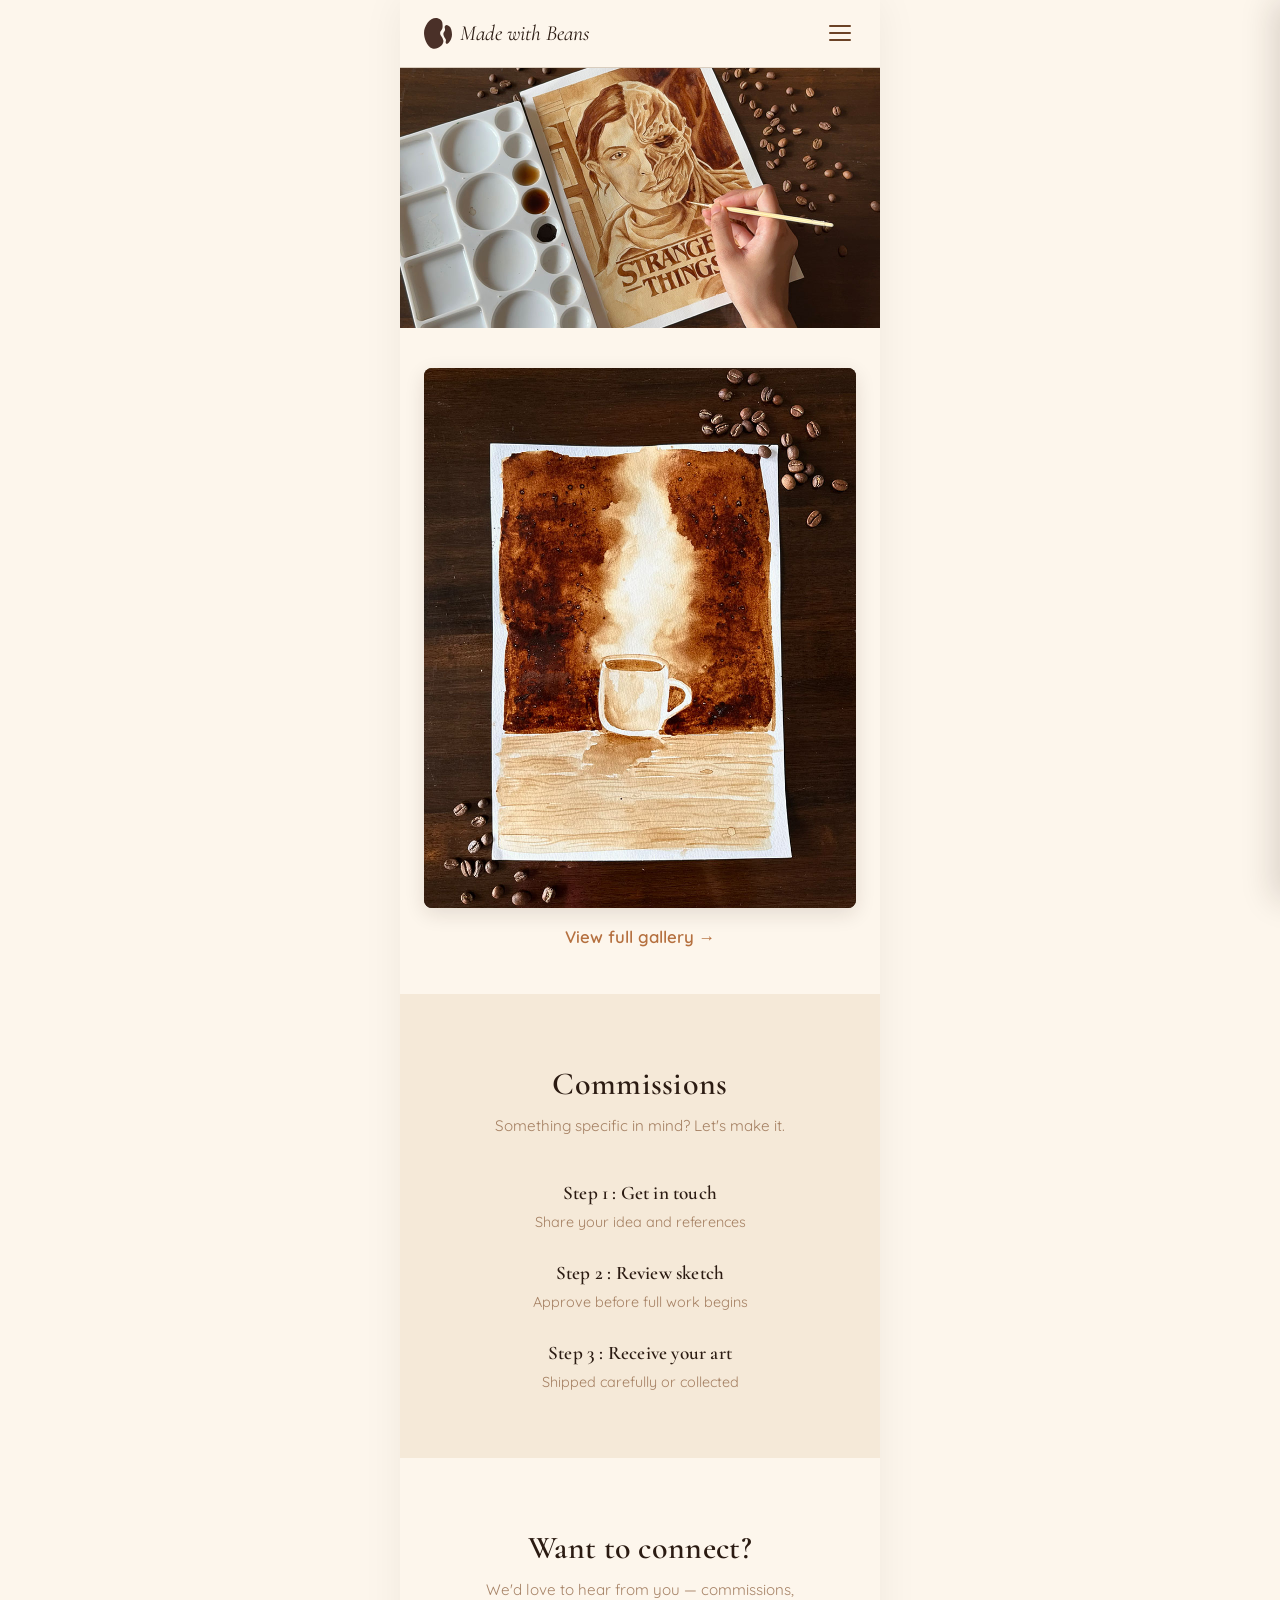
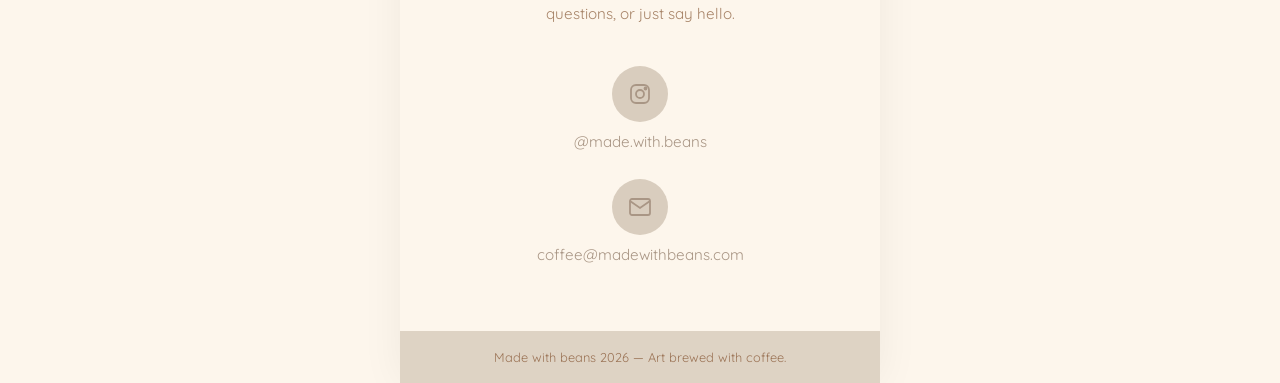
==== index.html @ 7840ceba "Initial website" ====
<!DOCTYPE html>
<html lang="en">
<head>
  <meta charset="UTF-8">
  <meta name="viewport" content="width=device-width, initial-scale=1.0">
  <title>Made with Beans — Coffee Art</title>
  <meta name="description" content="Original art made with coffee on watercolor paper. Browse the gallery or commission a custom piece.">
  <link rel="preconnect" href="https://fonts.googleapis.com">
  <link rel="preconnect" href="https://fonts.gstatic.com" crossorigin>
  <link href="https://fonts.googleapis.com/css2?family=Cormorant+Garamond:ital,wght@0,500;0,600;1,500&family=Quicksand:wght@400;500;600;700&display=swap" rel="stylesheet">
  <link rel="stylesheet" href="css/style.css">
</head>
<body>

  <div class="site-wrapper">

    <!-- ===== HEADER ===== -->
    <header class="site-header">
      <a href="index.html" class="logo-link">
        <span class="logo-mark">
          <img src="images/beansVector.svg" alt="Made with Beans Logo">
        </span>
        <span class="logo-text">Made with Beans</span>
      </a>
      <button class="burger-btn" aria-label="Open menu" aria-expanded="false">
        <span></span><span></span><span></span>
      </button>
    </header>

    <!-- ===== BURGER MENU ===== -->
    <div class="menu-overlay"></div>
    <nav class="menu-panel" aria-label="Site navigation">
      <div class="menu-panel-header">
        <span class="menu-title">Menu</span>
        <button class="menu-close" aria-label="Close menu">✕</button>
      </div>
      <ul class="menu-list">
        <li><a href="index.html">Home</a></li>
        <li><a href="gallery.html">Gallery</a></li>
        <li><a href="commissions.html">Commissions</a></li>
        <li><a href="about.html">About</a></li>
      </ul>
    </nav>

    <!-- ===== HERO ===== -->
    <section class="hero">
      <img src="images/hero-coffee-table.jpg" alt="Coffee cup and a coffee painting laid on a wooden table, surrounded by coffee beans">
    </section>

    <!-- ===== FEATURED PIECE ===== -->
      <section class="featured reveal">
        <div class="featured-frame">
          <img
            id="featuredImage"
            src="images/art-bunny.jpg"
            alt="Coffee painting of a rabbit sitting in grass, titled Bunny">
        </div>
       <a href="gallery.html" class="link-cta">View full gallery →</a>
      </section>

    <!-- ===== COMMISSIONS TEASER ===== -->
    <section class="commissions-section reveal">
      <h2>Commissions</h2>
      <p class="tagline">Something specific in mind? Let's make it.</p>
      <div class="steps">
        <div class="step">
          <h3>Step 1 : Get in touch</h3>
          <p>Share your idea and references</p>
        </div>
        <div class="step">
          <h3>Step 2 : Review sketch</h3>
          <p>Approve before full work begins</p>
        </div>
        <div class="step">
          <h3>Step 3 : Receive your art</h3>
          <p>Shipped carefully or collected</p>
        </div>
      </div>
    </section>

    <!-- ===== FIND US ===== -->
    <section class="contact-section reveal">
      <h2>Want to connect?</h2>
      <p class="tagline">We'd love to hear from you — commissions, questions, or just say hello.</p>
      <div class="contact-links">
        <a href="https://instagram.com/made.with.beans" class="contact-icon-link" target="_blank" rel="noopener">
          <span class="icon-circle" aria-hidden="true">
            <svg viewBox="0 0 24 24" fill="none" stroke="currentColor" stroke-width="1.8"><rect x="3" y="3" width="18" height="18" rx="5"/><circle cx="12" cy="12" r="4"/><circle cx="17.5" cy="6.5" r="1"/></svg>
          </span>
          <span>@made.with.beans</span>
        </a>
        <a href="mailto:coffee@madewithbeans.com" class="contact-icon-link">
          <span class="icon-circle" aria-hidden="true">
            <svg viewBox="0 0 24 24" fill="none" stroke="currentColor" stroke-width="1.8"><rect x="2" y="4" width="20" height="16" rx="2"/><path d="m2 6 10 7 10-7"/></svg>
          </span>
          <span>coffee@madewithbeans.com</span>
        </a>
      </div>
    </section>

    <!-- ===== FOOTER ===== -->
    <footer class="site-footer">
      Made with beans 2026 — Art brewed with coffee.
    </footer>

  </div>

  <script src="js/artworks-data.js"></script>
  <script src="js/main.js"></script>
</body>
</html>
---- css/style.css ----
/* ============================================
   MADE WITH BEANS — Design Tokens
   Coffee-painting art portfolio
   ============================================ */

:root {
  /* Colors — drawn from the Figma design */
  --cream: #FDF6EC;        /* main background */
  --cream-deep: #F5E9D8;   /* section background (commissions block) */
  --coffee-dark: #2B1B12;  /* darkest brown — hero overlay, text on light */
  --coffee: #6B4226;       /* primary brown — headings, nav text */
  --coffee-mid: #8B5E3C;   /* mid brown — body text */
  --terracotta: #B5703F;   /* accent — buttons, links, "Get" pills */
  --terracotta-soft: #C98B5E;
  --taupe: #A99685;        /* muted captions, footer text */
  --taupe-light: #D9CDBE;  /* dividers, icon circles */
  --white: #FFFFFF;

  /* Type */
  --font-display: 'Cormorant Garamond', 'Playfair Display', Georgia, serif;
  --font-body: 'Quicksand', 'Nunito Sans', sans-serif;

  /* Spacing scale */
  --space-xs: 0.5rem;
  --space-sm: 1rem;
  --space-md: 1.5rem;
  --space-lg: 2.5rem;
  --space-xl: 4rem;

  /* Radii */
  --radius-sm: 8px;
  --radius-md: 16px;
  --radius-pill: 999px;

  /* Shadow */
  --shadow-soft: 0 4px 16px rgba(43, 27, 18, 0.08);
  --shadow-card: 0 6px 20px rgba(43, 27, 18, 0.12);
}

* {
  margin: 0;
  padding: 0;
  box-sizing: border-box;
}

html {
  scroll-behavior: smooth;
}

@media (prefers-reduced-motion: reduce) {
  html {
    scroll-behavior: auto;
  }
  *, *::before, *::after {
    animation-duration: 0.01ms !important;
    animation-iteration-count: 1 !important;
    transition-duration: 0.01ms !important;
  }
}

body {
  font-family: var(--font-body);
  background: var(--cream);
  color: var(--coffee);
  line-height: 1.6;
  -webkit-font-smoothing: antialiased;
  overflow-x: hidden;
}

img {
  max-width: 100%;
  display: block;
}

a {
  text-decoration: none;
  color: inherit;
}

button {
  font-family: inherit;
  cursor: pointer;
  border: none;
  background: none;
}

ul {
  list-style: none;
}

h1, h2, h3, h4 {
  font-family: var(--font-display);
  font-weight: 600;
  color: var(--coffee-dark);
  letter-spacing: 0.01em;
}

.site-wrapper {
  max-width: 480px;
  margin: 0 auto;
  background: var(--cream);
  min-height: 100vh;
  position: relative;
  box-shadow: 0 0 40px rgba(0,0,0,0.06);
}

/* ============================================
   HEADER / NAVBAR
   ============================================ */

.site-header {
  display: flex;
  align-items: center;
  justify-content: space-between;
  padding: var(--space-sm) var(--space-md);
  background: var(--cream);
  position: sticky;
  top: 0;
  z-index: 50;
  border-bottom: 1px solid var(--taupe-light);
}

.header-left {
  display: flex;
  align-items: center;
  gap: var(--space-sm);
}

.back-btn {
  font-size: 1.3rem;
  color: var(--coffee);
  display: flex;
  align-items: center;
  justify-content: center;
  width: 32px;
  height: 32px;
  flex-shrink: 0;
}

.logo-link {
  display: flex;
  align-items: center;
  gap: 0.5rem;
}

.logo-mark {
    width: 28px;      /* Change to your preferred size */
    height: 28px;
    display: flex;
    align-items: center;
    justify-content: center;
}

.logo-mark svg {
  width: 18px;
  height: 18px;
}

.logo-text {
  font-family: var(--font-display);
  font-size: 1.35rem;
  font-style: italic;
  color: var(--coffee-dark);
  white-space: nowrap;
}

.burger-btn {
  display: flex;
  flex-direction: column;
  gap: 5px;
  width: 32px;
  height: 32px;
  align-items: center;
  justify-content: center;
  flex-shrink: 0;
}

.burger-btn span {
  display: block;
  width: 22px;
  height: 2px;
  background: var(--coffee);
  border-radius: 2px;
  transition: transform 0.3s ease, opacity 0.3s ease;
}

.burger-btn[aria-expanded="true"] span:nth-child(1) {
  transform: translateY(7px) rotate(45deg);
}
.burger-btn[aria-expanded="true"] span:nth-child(2) {
  opacity: 0;
}
.burger-btn[aria-expanded="true"] span:nth-child(3) {
  transform: translateY(-7px) rotate(-45deg);
}

/* ============================================
   BURGER MENU OVERLAY
   ============================================ */

.menu-overlay {
  position: fixed;
  inset: 0;
  background: rgba(43, 27, 18, 0.45);
  opacity: 0;
  pointer-events: none;
  transition: opacity 0.3s ease;
  z-index: 90;
}

.menu-overlay.is-open {
  opacity: 1;
  pointer-events: auto;
}

.menu-panel {
  position: fixed;
  top: 0;
  right: 0;
  height: 100%;
  width: 78%;
  max-width: 340px;
  background: var(--cream);
  z-index: 100;
  transform: translateX(100%);
  transition: transform 0.35s cubic-bezier(0.25, 0.8, 0.25, 1);
  box-shadow: -8px 0 30px rgba(43, 27, 18, 0.15);
  display: flex;
  flex-direction: column;
  padding: var(--space-md);
}

.menu-panel.is-open {
  transform: translateX(0);
}

.menu-panel-header {
  display: flex;
  justify-content: space-between;
  align-items: center;
  margin-bottom: var(--space-lg);
}

.menu-title {
  font-family: var(--font-display);
  font-size: 1.4rem;
  color: var(--coffee-dark);
}

.menu-close {
  font-size: 1.5rem;
  color: var(--coffee);
  width: 32px;
  height: 32px;
  display: flex;
  align-items: center;
  justify-content: center;
}

.menu-list {
  display: flex;
  flex-direction: column;
  gap: var(--space-md);
}

.menu-list a {
  font-family: var(--font-display);
  font-size: 1.5rem;
  color: var(--coffee);
  padding: var(--space-xs) 0;
  border-bottom: 1px solid var(--taupe-light);
  transition: color 0.2s ease, padding-left 0.2s ease;
}

.menu-list a:hover,
.menu-list a:focus-visible {
  color: var(--terracotta);
  padding-left: 6px;
}

.menu-list a.is-active {
  color: var(--terracotta);
}

/* ============================================
   HERO (Home page)
   ============================================ */

.hero {
  position: relative;
  width: 100%;
  height: 260px;
  background: linear-gradient(180deg, rgba(43,27,18,0.15), rgba(43,27,18,0.35)), var(--coffee-dark);
  overflow: hidden;
}

.hero img {
  width: 100%;
  height: 100%;
  object-fit: cover;
}

/* ============================================
   FEATURED PIECE (Home page)
   ============================================ */

.featured {
  padding: var(--space-lg) var(--space-md);
  text-align: center;
}

.featured-frame {
  position: relative;
  border-radius: var(--radius-sm);
  overflow: hidden;
  box-shadow: var(--shadow-card);
  background: var(--coffee-dark);
}

.featured-frame img {
  width: 100%;
  aspect-ratio: 4/5;
  object-fit: cover;

  /* Fade animation */
  opacity: 1;
  transition: opacity 0.6s ease-in-out;
}

.featured h2 {
  font-size: 1.8rem;
  margin-top: var(--space-md);
}

.featured .medium {
  color: var(--taupe);
  font-size: 0.95rem;
  margin-top: 0.25rem;
}

.featured .dims {
  color: var(--taupe);
  font-size: 0.95rem;
  margin-bottom: var(--space-md);
}

.link-cta {
  display: inline-block;
  margin-top: var(--space-sm);
  color: var(--terracotta);
  font-weight: 600;
  font-size: 1.05rem;
  position: relative;
  padding-bottom: 4px;
}

.link-cta::after {
  content: '';
  position: absolute;
  left: 0;
  bottom: 0;
  height: 1px;
  width: 100%;
  background: var(--terracotta);
  transform: scaleX(0);
  transform-origin: left;
  transition: transform 0.25s ease;
}

.link-cta:hover::after,
.link-cta:focus-visible::after {
  transform: scaleX(1);
}

/* ============================================
   COMMISSIONS SECTION (shared across pages)
   ============================================ */

.commissions-section {
  background: var(--cream-deep);
  padding: var(--space-xl) var(--space-md);
  text-align: center;
}

.commissions-section h2 {
  font-size: 2rem;
}

.commissions-section .tagline {
  color: var(--coffee-mid);
  opacity: 0.75;
  margin-top: 0.25rem;
  margin-bottom: var(--space-lg);
  font-size: 0.95rem;
}

.steps {
  display: flex;
  flex-direction: column;
  gap: var(--space-md);
}

.step h3 {
  font-size: 1.2rem;
  font-weight: 600;
  color: var(--coffee-dark);
}

.step p {
  color: var(--coffee-mid);
  opacity: 0.75;
  font-size: 0.9rem;
  margin-top: 0.15rem;
}

/* ============================================
   FIND US / CONTACT SECTION (shared)
   ============================================ */

.contact-section {
  padding: var(--space-xl) var(--space-md);
  text-align: center;
}

.contact-section h2 {
  font-size: 2rem;
}

.contact-section .tagline {
  color: var(--coffee-mid);
  opacity: 0.75;
  margin-top: 0.25rem;
  margin-bottom: var(--space-lg);
  font-size: 0.95rem;
  max-width: 320px;
  margin-left: auto;
  margin-right: auto;
}

.contact-links {
  display: flex;
  flex-direction: column;
  align-items: center;
  gap: var(--space-md);
}

.contact-icon-link {
  display: flex;
  flex-direction: column;
  align-items: center;
  gap: var(--space-xs);
}

.icon-circle {
  width: 56px;
  height: 56px;
  border-radius: 50%;
  background: var(--taupe-light);
  display: flex;
  align-items: center;
  justify-content: center;
  color: var(--coffee);
  transition: background 0.2s ease, transform 0.2s ease;
}

.icon-circle svg {
  width: 24px;
  height: 24px;
}

.contact-icon-link:hover .icon-circle,
.contact-icon-link:focus-visible .icon-circle {
  background: var(--terracotta-soft);
  color: var(--white);
  transform: translateY(-2px);
}

.contact-icon-link span {
  color: var(--taupe);
  font-size: 0.95rem;
}

/* ============================================
   FOOTER
   ============================================ */

.site-footer {
  background: var(--taupe-light);
  color: var(--coffee-mid);
  text-align: center;
  font-size: 0.8rem;
  padding: var(--space-sm) var(--space-md);
  opacity: 0.85;
}

/* ============================================
   GALLERY PAGE
   ============================================ */

.page-title-bar {
  padding: var(--space-lg) var(--space-md) var(--space-sm);
}

.page-title-bar h1 {
  font-size: 2.1rem;
}

.gallery-grid {
  display: grid;
  grid-template-columns: 1fr 1fr;
  gap: var(--space-sm);
  padding: var(--space-sm) var(--space-md) var(--space-lg);
}

.gallery-card {
  display: flex;
  flex-direction: column;
}

.gallery-card .art-frame {
  position: relative;
  border-radius: var(--radius-sm);
  overflow: hidden;
  background: var(--coffee-dark);
  box-shadow: var(--shadow-soft);
  cursor: pointer;
}

.gallery-card .art-frame img {
  width: 100%;
  aspect-ratio: 3/4;
  object-fit: cover;
  transition: transform 0.3s ease;
}

.gallery-card .art-frame:hover img,
.gallery-card .art-frame:focus-visible img {
  transform: scale(1.04);
}

.sold-badge {
  position: absolute;
  top: 8px;
  left: 8px;
  background: var(--coffee-dark);
  color: var(--cream);
  font-size: 0.65rem;
  font-weight: 700;
  letter-spacing: 0.04em;
  text-transform: uppercase;
  padding: 4px 8px;
  border-radius: var(--radius-sm);
}

.gallery-card .card-info {
  margin-top: var(--space-xs);
  display: flex;
  align-items: flex-start;
  justify-content: space-between;
  gap: 0.5rem;
}

.gallery-card h3 {
  font-size: 1.05rem;
  font-weight: 600;
}

.gallery-card .medium,
.gallery-card .dims {
  font-size: 0.75rem;
  color: var(--taupe);
  line-height: 1.4;
}

.get-btn {
  background: var(--terracotta);
  color: var(--white);
  font-size: 0.8rem;
  font-weight: 700;
  padding: 6px 16px;
  border-radius: var(--radius-pill);
  white-space: nowrap;
  flex-shrink: 0;
  transition: background 0.2s ease, transform 0.15s ease;
}

.get-btn:hover,
.get-btn:focus-visible {
  background: var(--coffee);
  transform: translateY(-1px);
}

.get-btn:active {
  transform: translateY(0);
}

/* ============================================
   ART DETAIL MODAL (Gallery popup)
   ============================================ */

.modal-overlay {
  position: fixed;
  inset: 0;
  background: rgba(43, 27, 18, 0.55);
  display: flex;
  align-items: flex-end;
  justify-content: center;
  opacity: 0;
  pointer-events: none;
  transition: opacity 0.25s ease;
  z-index: 200;
}

.modal-overlay.is-open {
  opacity: 1;
  pointer-events: auto;
}

.art-modal {
  position: relative;   /* Add this */

  background: var(--cream);
  border-radius: 20px 20px 0 0;
  width: 100%;
  max-width: 480px;
  max-height: 88vh;
  overflow-y: auto;
  transform: translateY(100%);
  transition: transform 0.3s cubic-bezier(0.25, 0.8, 0.25, 1);
  padding-bottom: var(--space-lg);
}

.modal-overlay.is-open .art-modal {
  transform: translateY(0);
}

.modal-drag-handle {
  position: absolute;
  top: 12px;
  left: 50%;
  transform: translateX(-50%);

  width: 40px;
  height: 4px;
  background: var(--taupe-light);
  border-radius: 999px;

  z-index: 10;
}

.modal-close {
  position: absolute;
  top: 14px;
  right: 14px;
  width: 34px;
  height: 34px;
  border-radius: 50%;
  background: rgba(255,255,255,0.85);
  display: flex;
  align-items: center;
  justify-content: center;
  font-size: 1.1rem;
  color: var(--coffee);
  z-index: 5;
}

.modal-art-image {
  position: relative;
  width: 100%;
}

.modal-art-image img {
  width: 100%;
  aspect-ratio: 4/5;
  object-fit: cover;
}

.modal-body {
  padding: var(--space-md);
}

.modal-body h2 {
  font-size: 1.6rem;
}

.modal-body .medium {
  color: var(--taupe);
  font-size: 0.95rem;
  margin-top: 0.2rem;
}

.modal-body .dims {
  color: var(--taupe);
  font-size: 0.95rem;
  margin-bottom: var(--space-sm);
}

.availability-badge {
  display: inline-flex;
  align-items: center;
  gap: 6px;
  padding: 6px 14px;
  border-radius: var(--radius-pill);
  font-size: 0.85rem;
  font-weight: 700;
  margin: var(--space-sm) 0;
}

.availability-badge.available {
  background: #E4EEDC;
  color: #4C6B3A;
}

.availability-badge.prints-only {
  background: #F2E3CC;
  color: #8B5E20;
}

.availability-badge.sold {
  background: var(--taupe-light);
  color: var(--coffee-mid);
}

.modal-body .desc {
  color: var(--coffee-mid);
  font-size: 0.95rem;
  margin: var(--space-sm) 0 var(--space-md);
}

.modal-cta-row {
  display: flex;
  gap: var(--space-sm);
  margin-top: var(--space-md);
}

.btn-solid {
  flex: 1;
  background: var(--terracotta);
  color: var(--white);
  text-align: center;
  padding: 12px;
  border-radius: var(--radius-pill);
  font-weight: 700;
  font-size: 0.95rem;
  transition: background 0.2s ease;
}

.btn-solid:hover,
.btn-solid:focus-visible {
  background: var(--coffee);
}

.btn-outline {
  flex: 1;
  border: 1.5px solid var(--coffee);
  color: var(--coffee);
  text-align: center;
  padding: 12px;
  border-radius: var(--radius-pill);
  font-weight: 700;
  font-size: 0.95rem;
  transition: background 0.2s ease, color 0.2s ease;
}

.btn-outline:hover,
.btn-outline:focus-visible {
  background: var(--coffee);
  color: var(--white);
}

/* ============================================
   COMMISSIONS PAGE — hero image + form
   ============================================ */

.commission-hero {
  padding: var(--space-lg) var(--space-md) 0;
}

.commission-hero-frame {
  border-radius: var(--radius-md);
  overflow: hidden;
  box-shadow: var(--shadow-card);
  background: var(--coffee-dark);
}

.commission-hero-frame img {
  width: 100%;
  aspect-ratio: 5/7;
  object-fit: cover;
}

.commission-hero h1 {
  font-size: 1.9rem;
  margin-top: var(--space-md);
}

.commission-hero .medium,
.commission-hero .dims {
  color: var(--taupe);
  font-size: 0.9rem;
}

.commission-form-section {
  padding: var(--space-lg) var(--space-md);
}

.commission-form-section h2 {
  font-size: 1.8rem;
  text-align: center;
}

.commission-form-section > .tagline {
  text-align: center;
  color: var(--coffee-mid);
  opacity: 0.75;
  font-size: 0.95rem;
  margin-top: 0.25rem;
  margin-bottom: var(--space-lg);
}

.commission-form {
  display: flex;
  flex-direction: column;
  gap: var(--space-md);
}

.form-group {
  display: flex;
  flex-direction: column;
  gap: 6px;
}

.form-group label {
  font-size: 0.85rem;
  font-weight: 700;
  color: var(--coffee-dark);
}

.form-group .hint {
  font-size: 0.78rem;
  color: var(--taupe);
  font-weight: 400;
  margin-top: -2px;
}

.form-group input[type="text"],
.form-group input[type="email"],
.form-group select,
.form-group textarea {
  font-family: var(--font-body);
  font-size: 0.95rem;
  padding: 12px 14px;
  border: 1.5px solid var(--taupe-light);
  border-radius: var(--radius-sm);
  background: var(--white);
  color: var(--coffee-dark);
  transition: border-color 0.2s ease;
}

.form-group input:focus-visible,
.form-group select:focus-visible,
.form-group textarea:focus-visible {
  outline: none;
  border-color: var(--terracotta);
}

.form-group textarea {
  resize: vertical;
  min-height: 100px;
}

.file-drop {
  border: 1.5px dashed var(--taupe-light);
  border-radius: var(--radius-sm);
  padding: var(--space-md);
  text-align: center;
  color: var(--taupe);
  font-size: 0.85rem;
  background: var(--white);
  cursor: pointer;
  transition: border-color 0.2s ease, background 0.2s ease;
}

.file-drop:hover,
.file-drop.is-dragover {
  border-color: var(--terracotta);
  background: #FBF3E8;
}

.file-drop input[type="file"] {
  display: none;
}

.file-drop .file-name {
  display: block;
  margin-top: 6px;
  color: var(--coffee);
  font-weight: 600;
}

.submit-btn {
  background: var(--terracotta);
  color: var(--white);
  font-weight: 700;
  font-size: 1rem;
  padding: 14px;
  border-radius: var(--radius-pill);
  margin-top: var(--space-xs);
  transition: background 0.2s ease, transform 0.15s ease;
}

.submit-btn:hover,
.submit-btn:focus-visible {
  background: var(--coffee);
}

.submit-btn:disabled {
  opacity: 0.6;
  cursor: not-allowed;
}

.form-status {
  text-align: center;
  font-size: 0.9rem;
  margin-top: var(--space-xs);
  min-height: 1.2em;
}

.form-status.success {
  color: #4C6B3A;
}

.form-status.error {
  color: #A33B3B;
}

/* ============================================
   ABOUT PAGE
   ============================================ */

.about-photo {
  width: 100%;
  aspect-ratio: 5/7;
  overflow: hidden;
}

.about-photo img {
  width: 100%;
  height: 100%;
  object-fit: cover;
}

.about-block {
  background: var(--cream-deep);
  padding: var(--space-lg) var(--space-md);
  text-align: center;
}

.about-block p {
  font-size: 1.05rem;
  color: var(--coffee-dark);
  line-height: 1.7;
  max-width: 320px;
  margin: 0 auto;
}

.about-photo.secondary {
  aspect-ratio: 4/3;
}

/* ============================================
   UTILITY
   ============================================ */

.visually-hidden {
  position: absolute;
  width: 1px;
  height: 1px;
  overflow: hidden;
  clip: rect(0 0 0 0);
  white-space: nowrap;
}

:focus-visible {
  outline: 2px solid var(--terracotta);
  outline-offset: 2px;
}

.no-scroll {
  overflow: hidden;
  height: 100%;
}

/* Reveal-on-scroll (simple fade up) */
.reveal {
  opacity: 0;
  transform: translateY(16px);
  transition: opacity 0.6s ease, transform 0.6s ease;
}

.reveal.is-visible {
  opacity: 1;
  transform: translateY(0);
}
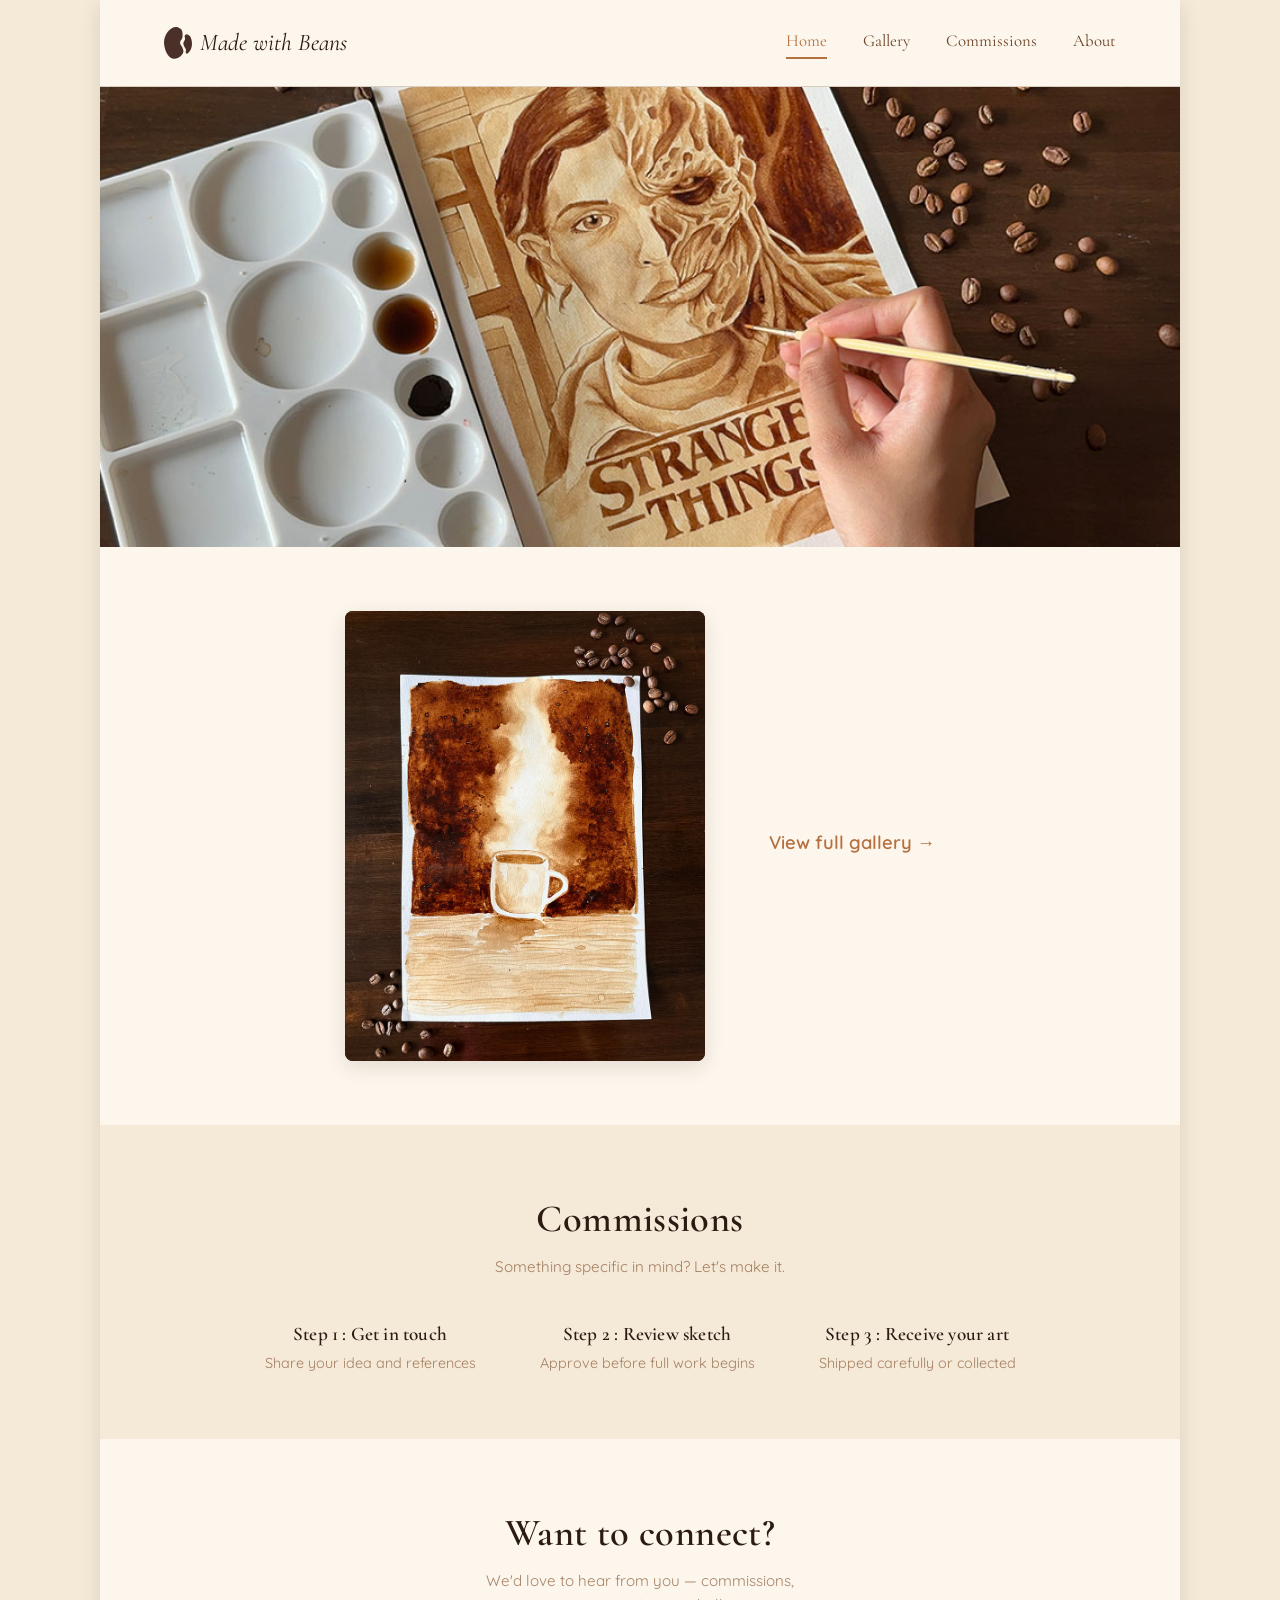
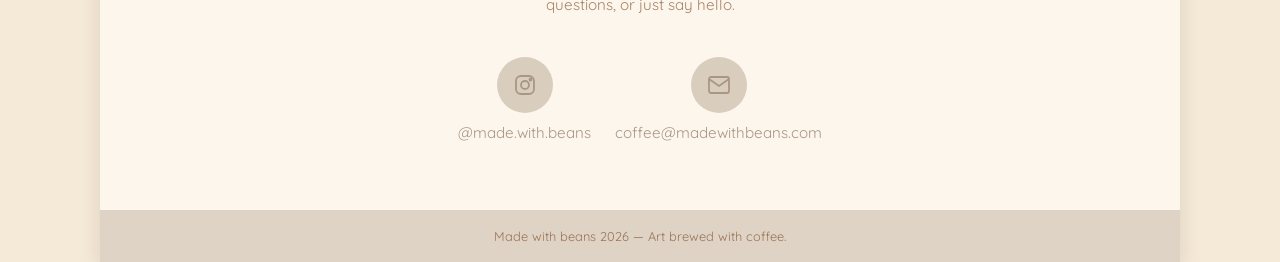
==== commit 19e591f8: "Made homepage responsive" ====
--- a/index.html
+++ b/index.html
@@ -22,6 +22,12 @@
         </span>
         <span class="logo-text">Made with Beans</span>
       </a>
+      <nav class="desktop-nav" aria-label="Primary navigation">
+        <a href="index.html">Home</a>
+        <a href="gallery.html">Gallery</a>
+        <a href="commissions.html">Commissions</a>
+        <a href="about.html">About</a>
+      </nav>
       <button class="burger-btn" aria-label="Open menu" aria-expanded="false">
         <span></span><span></span><span></span>
       </button>
--- a/css/style.css
+++ b/css/style.css
@@ -164,6 +164,29 @@
   white-space: nowrap;
 }
 
+.desktop-nav {
+  display: none;
+}
+
+.desktop-nav a {
+  font-family: var(--font-display);
+  font-size: 1.05rem;
+  color: var(--coffee);
+  padding-bottom: 2px;
+  border-bottom: 2px solid transparent;
+  transition: color 0.2s ease, border-color 0.2s ease;
+}
+
+.desktop-nav a:hover,
+.desktop-nav a:focus-visible {
+  color: var(--terracotta);
+}
+
+.desktop-nav a.is-active {
+  color: var(--terracotta);
+  border-bottom-color: var(--terracotta);
+}
+
 .burger-btn {
   display: flex;
   flex-direction: column;
@@ -1002,3 +1025,217 @@
   opacity: 1;
   transform: translateY(0);
 }
+
+/* ============================================
+   RESPONSIVE — TABLET (≥700px)
+   ============================================ */
+
+@media (min-width: 700px) {
+
+  .site-wrapper {
+    max-width: 700px;
+  }
+
+  .site-header {
+    padding: var(--space-md) var(--space-lg);
+  }
+
+  .hero {
+    height: 340px;
+  }
+
+  .featured-frame {
+    max-width: 380px;
+    margin: 0 auto;
+  }
+
+  .gallery-grid {
+    grid-template-columns: repeat(3, 1fr);
+    gap: var(--space-md);
+    padding: var(--space-sm) var(--space-lg) var(--space-xl);
+  }
+
+  .steps {
+    flex-direction: row;
+    justify-content: center;
+    gap: var(--space-lg);
+  }
+
+  .step {
+    max-width: 220px;
+    text-align: center;
+  }
+
+  .contact-links {
+    flex-direction: row;
+    justify-content: center;
+  }
+
+  .about-photo {
+    max-width: 520px;
+    margin: 0 auto;
+  }
+
+  .about-block p {
+    max-width: 460px;
+  }
+
+  .commission-hero-frame {
+    max-width: 420px;
+    margin: 0 auto;
+  }
+
+  .commission-form-section {
+    max-width: 560px;
+    margin: 0 auto;
+    padding-left: var(--space-lg);
+    padding-right: var(--space-lg);
+  }
+
+  .commissions-section,
+  .contact-section {
+    padding-left: var(--space-lg);
+    padding-right: var(--space-lg);
+  }
+}
+
+/* ============================================
+   RESPONSIVE — DESKTOP (≥1024px)
+   ============================================ */
+
+@media (min-width: 1024px) {
+
+  body {
+    background: var(--cream-deep);
+  }
+
+  .site-wrapper {
+    max-width: 1080px;
+    box-shadow: var(--shadow-card);
+  }
+
+  .site-header {
+    padding: var(--space-md) var(--space-xl);
+  }
+
+  .desktop-nav {
+    display: flex;
+    align-items: center;
+    gap: 2.25rem;
+  }
+
+  .burger-btn,
+  .menu-panel,
+  .menu-overlay,
+  .back-btn {
+    display: none;
+  }
+
+  .logo-text {
+    font-size: 1.5rem;
+  }
+
+  .hero {
+    height: 460px;
+  }
+
+  .featured {
+    display: flex;
+    align-items: center;
+    justify-content: center;
+    gap: var(--space-xl);
+    padding: var(--space-xl);
+    text-align: left;
+  }
+
+  .featured-frame {
+    flex: 0 0 360px;
+    max-width: 360px;
+    margin: 0;
+  }
+
+  .featured h2 {
+    font-size: 2.4rem;
+  }
+
+  .link-cta {
+    font-size: 1.15rem;
+  }
+
+  .page-title-bar {
+    padding: var(--space-xl) var(--space-xl) var(--space-md);
+  }
+
+  .page-title-bar h1 {
+    font-size: 2.6rem;
+  }
+
+  .gallery-grid {
+    grid-template-columns: repeat(4, 1fr);
+    gap: var(--space-lg);
+    padding: var(--space-sm) var(--space-xl) var(--space-xl);
+  }
+
+  .gallery-card .art-frame:hover img {
+    transform: scale(1.06);
+  }
+
+  .commissions-section,
+  .contact-section {
+    padding: var(--space-xl);
+  }
+
+  .commissions-section h2,
+  .contact-section h2 {
+    font-size: 2.4rem;
+  }
+
+  .steps {
+    gap: var(--space-xl);
+  }
+
+  .step {
+    max-width: 240px;
+  }
+
+  .about-photo {
+    max-width: 640px;
+  }
+
+  .about-block p {
+    max-width: 520px;
+    font-size: 1.15rem;
+  }
+
+  .commission-hero {
+    padding: var(--space-xl) var(--space-xl) 0;
+  }
+
+  .commission-hero-frame {
+    max-width: 480px;
+  }
+
+  .commission-hero h1 {
+    font-size: 2.3rem;
+  }
+
+  .commission-form-section {
+    max-width: 620px;
+    padding-top: var(--space-xl);
+    padding-bottom: var(--space-xl);
+  }
+
+  .modal-overlay {
+    align-items: center;
+  }
+
+  .art-modal {
+    max-width: 640px;
+    max-height: 85vh;
+    border-radius: var(--radius-md);
+  }
+
+  .modal-drag-handle {
+    display: none;
+  }
+}
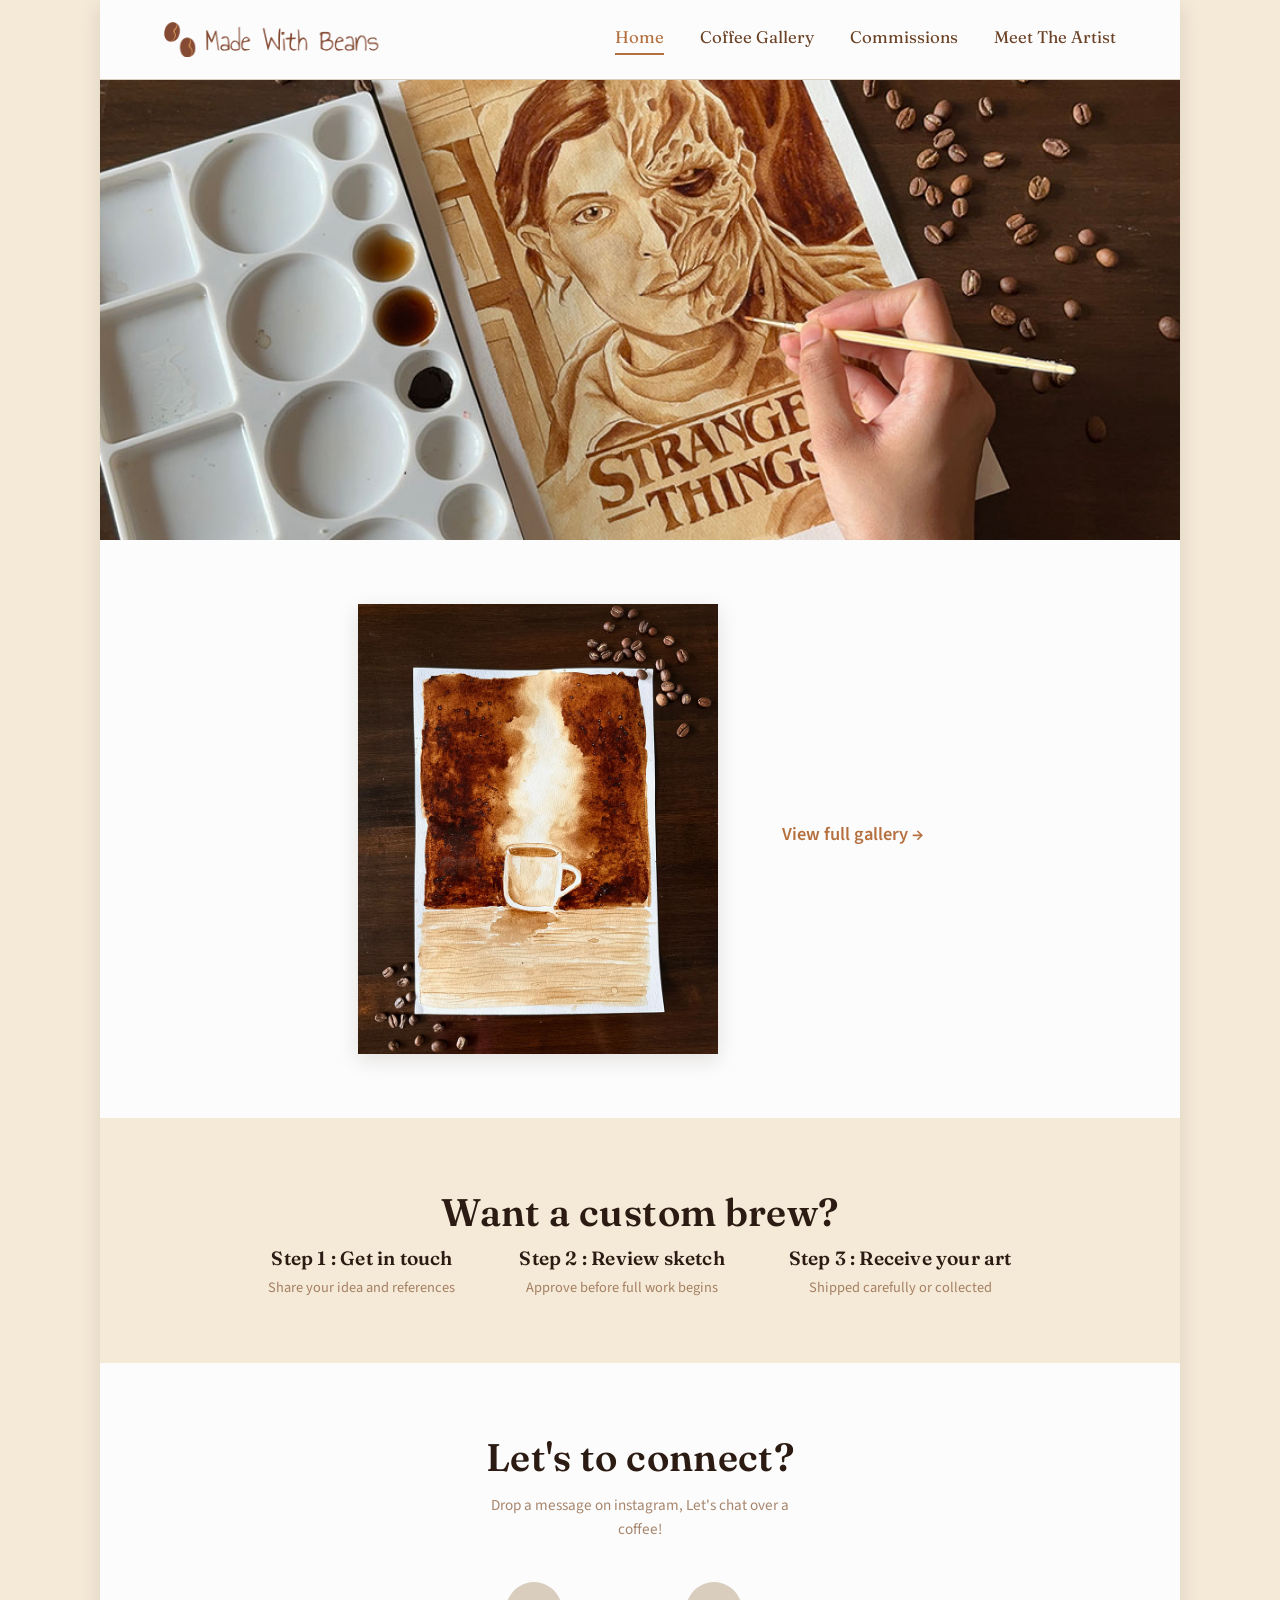
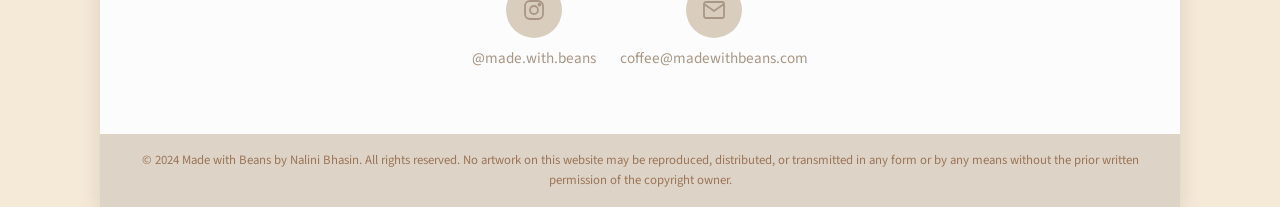
==== commit 76204d51: "changes as requested from client" ====
--- a/index.html
+++ b/index.html
@@ -7,8 +7,7 @@
   <meta name="description" content="Original art made with coffee on watercolor paper. Browse the gallery or commission a custom piece.">
   <link rel="preconnect" href="https://fonts.googleapis.com">
   <link rel="preconnect" href="https://fonts.gstatic.com" crossorigin>
-  <link href="https://fonts.googleapis.com/css2?family=Cormorant+Garamond:ital,wght@0,500;0,600;1,500&family=Quicksand:wght@400;500;600;700&display=swap" rel="stylesheet">
-  <link rel="stylesheet" href="css/style.css">
+<link href="https://fonts.googleapis.com/css2?family=Fraunces:ital,opsz,wght@0,9..144,500;0,9..144,600;1,9..144,500&family=Source+Sans+3:wght@400;500;600;700&display=swap" rel="stylesheet"> <link rel="stylesheet" href="css/style.css">
 </head>
 <body>
 
@@ -18,15 +17,14 @@
     <header class="site-header">
       <a href="index.html" class="logo-link">
         <span class="logo-mark">
-          <img src="images/beansVector.svg" alt="Made with Beans Logo">
+          <img src="images/logoLight.png" alt="Made with Beans Logo">
         </span>
-        <span class="logo-text">Made with Beans</span>
       </a>
       <nav class="desktop-nav" aria-label="Primary navigation">
         <a href="index.html">Home</a>
-        <a href="gallery.html">Gallery</a>
+        <a href="gallery.html">Coffee Gallery</a>
         <a href="commissions.html">Commissions</a>
-        <a href="about.html">About</a>
+        <a href="about.html">Meet The Artist</a>
       </nav>
       <button class="burger-btn" aria-label="Open menu" aria-expanded="false">
         <span></span><span></span><span></span>
@@ -42,9 +40,9 @@
       </div>
       <ul class="menu-list">
         <li><a href="index.html">Home</a></li>
-        <li><a href="gallery.html">Gallery</a></li>
+        <li><a href="gallery.html">Coffee Gallery</a></li>
         <li><a href="commissions.html">Commissions</a></li>
-        <li><a href="about.html">About</a></li>
+        <li><a href="about.html">Meet the Artist</a></li>
       </ul>
     </nav>
 
@@ -66,8 +64,7 @@
 
     <!-- ===== COMMISSIONS TEASER ===== -->
     <section class="commissions-section reveal">
-      <h2>Commissions</h2>
-      <p class="tagline">Something specific in mind? Let's make it.</p>
+      <h2>Want a custom brew?</h2>
       <div class="steps">
         <div class="step">
           <h3>Step 1 : Get in touch</h3>
@@ -86,8 +83,8 @@
 
     <!-- ===== FIND US ===== -->
     <section class="contact-section reveal">
-      <h2>Want to connect?</h2>
-      <p class="tagline">We'd love to hear from you — commissions, questions, or just say hello.</p>
+      <h2>Let's to connect?</h2>
+      <p class="tagline">Drop a message on instagram, Let's chat over a coffee!</p>
       <div class="contact-links">
         <a href="https://instagram.com/made.with.beans" class="contact-icon-link" target="_blank" rel="noopener">
           <span class="icon-circle" aria-hidden="true">
@@ -106,7 +103,9 @@
 
     <!-- ===== FOOTER ===== -->
     <footer class="site-footer">
-      Made with beans 2026 — Art brewed with coffee.
+      © 2024 Made with Beans by Nalini Bhasin.
+      All rights reserved. No artwork on this website may be reproduced, distributed, or transmitted in any form or by any means without the prior written permission of the copyright owner.
+
     </footer>
 
   </div>
--- a/css/style.css
+++ b/css/style.css
@@ -5,7 +5,7 @@
 
 :root {
   /* Colors — drawn from the Figma design */
-  --cream: #FDF6EC;        /* main background */
+  --cream: #fcfcfc;        /* main background */
   --cream-deep: #F5E9D8;   /* section background (commissions block) */
   --coffee-dark: #2B1B12;  /* darkest brown — hero overlay, text on light */
   --coffee: #6B4226;       /* primary brown — headings, nav text */
@@ -17,8 +17,8 @@
   --white: #FFFFFF;
 
   /* Type */
-  --font-display: 'Cormorant Garamond', 'Playfair Display', Georgia, serif;
-  --font-body: 'Quicksand', 'Nunito Sans', sans-serif;
+  --font-display: 'Fraunces', 'Playfair Display', Georgia, serif;
+  --font-body: 'Source Sans 3', 'Nunito Sans', sans-serif;
 
   /* Spacing scale */
   --space-xs: 0.5rem;
@@ -144,7 +144,7 @@
 }
 
 .logo-mark {
-    width: 28px;      /* Change to your preferred size */
+    width: 230px;      /* Change to your preferred size */
     height: 28px;
     display: flex;
     align-items: center;
@@ -152,7 +152,7 @@
 }
 
 .logo-mark svg {
-  width: 18px;
+  width: 50px;
   height: 18px;
 }
 
@@ -203,7 +203,7 @@
   width: 22px;
   height: 2px;
   background: var(--coffee);
-  border-radius: 2px;
+  border-radius: 0px;
   transition: transform 0.3s ease, opacity 0.3s ease;
 }
 
@@ -334,7 +334,7 @@
 
 .featured-frame {
   position: relative;
-  border-radius: var(--radius-sm);
+  border-radius: 0;
   overflow: hidden;
   box-shadow: var(--shadow-card);
   background: var(--coffee-dark);
@@ -542,7 +542,7 @@
 
 .gallery-card .art-frame {
   position: relative;
-  border-radius: var(--radius-sm);
+  border-radius: 0;
   overflow: hidden;
   background: var(--coffee-dark);
   box-shadow: var(--shadow-soft);
@@ -559,20 +559,6 @@
 .gallery-card .art-frame:hover img,
 .gallery-card .art-frame:focus-visible img {
   transform: scale(1.04);
-}
-
-.sold-badge {
-  position: absolute;
-  top: 8px;
-  left: 8px;
-  background: var(--coffee-dark);
-  color: var(--cream);
-  font-size: 0.65rem;
-  font-weight: 700;
-  letter-spacing: 0.04em;
-  text-transform: uppercase;
-  padding: 4px 8px;
-  border-radius: var(--radius-sm);
 }
 
 .gallery-card .card-info {
@@ -800,7 +786,7 @@
 }
 
 .commission-hero-frame {
-  border-radius: var(--radius-md);
+  border-radius: 0;
   overflow: hidden;
   box-shadow: var(--shadow-card);
   background: var(--coffee-dark);
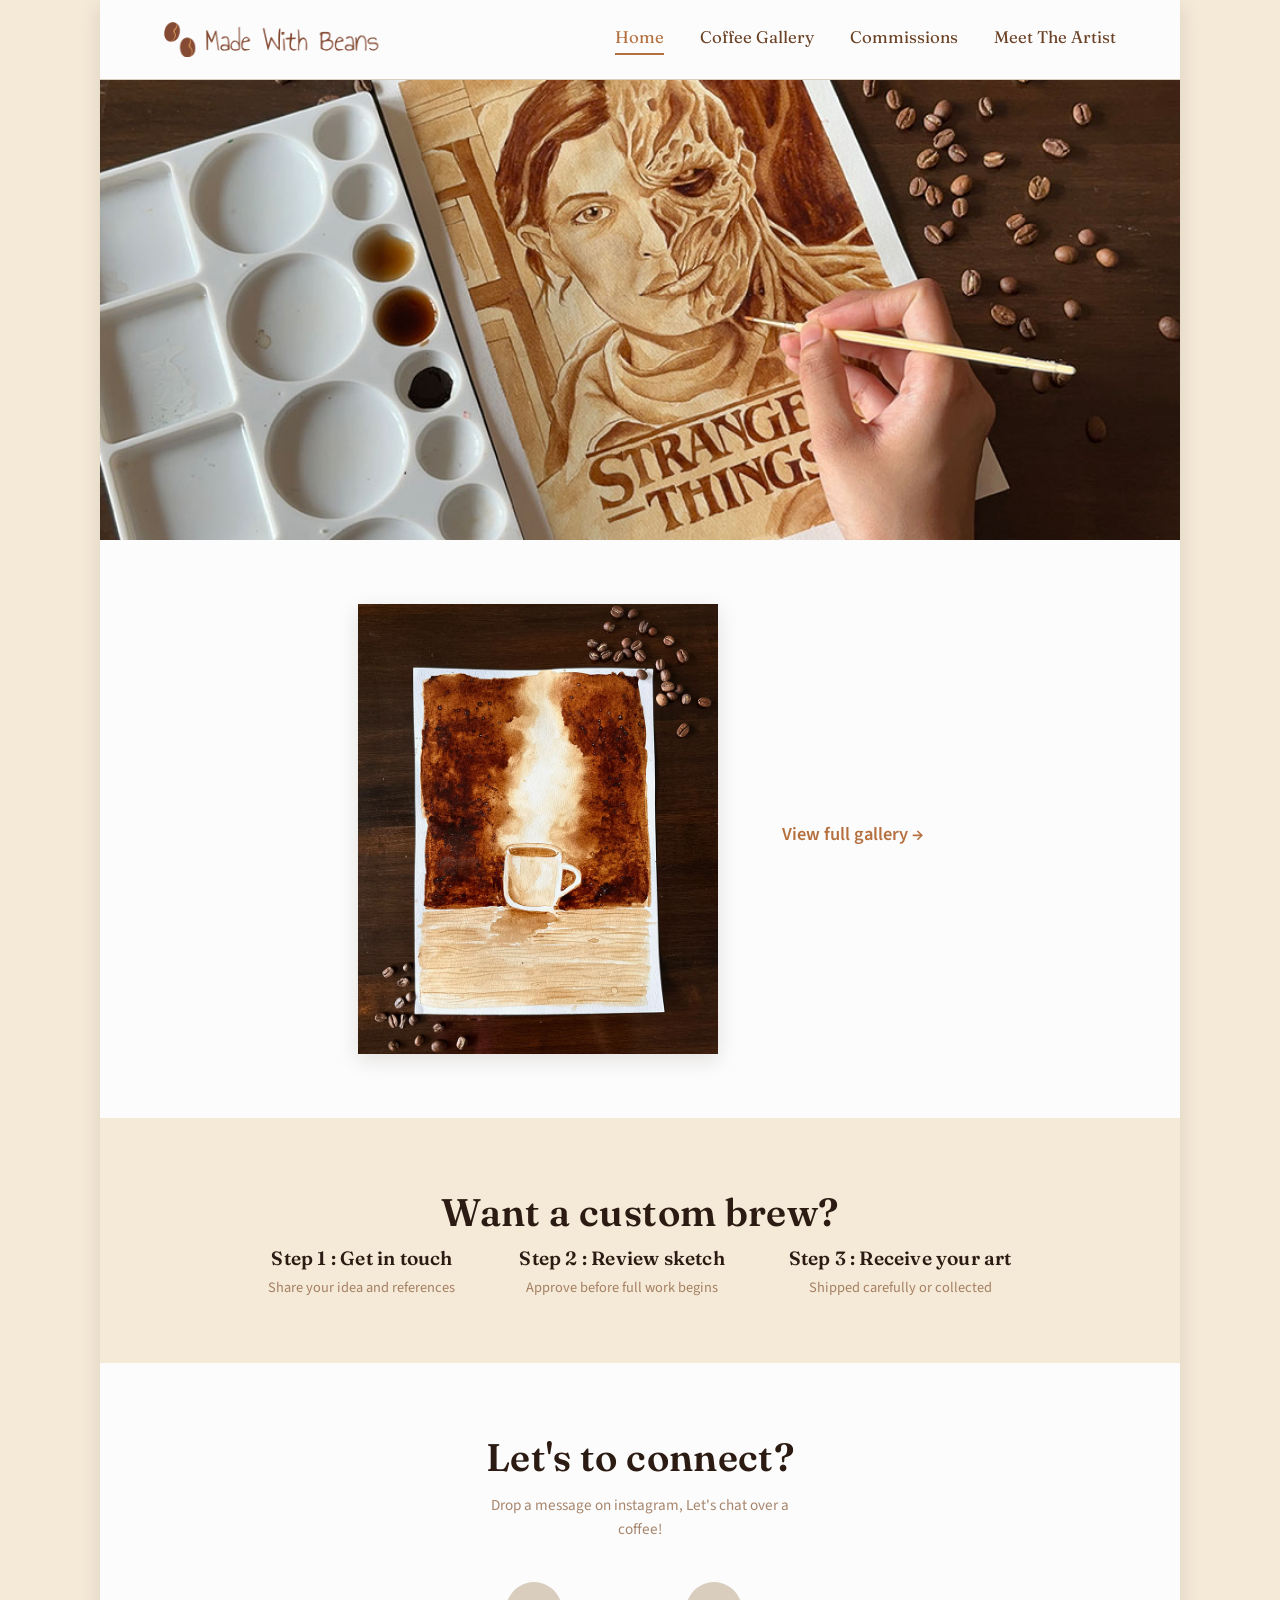
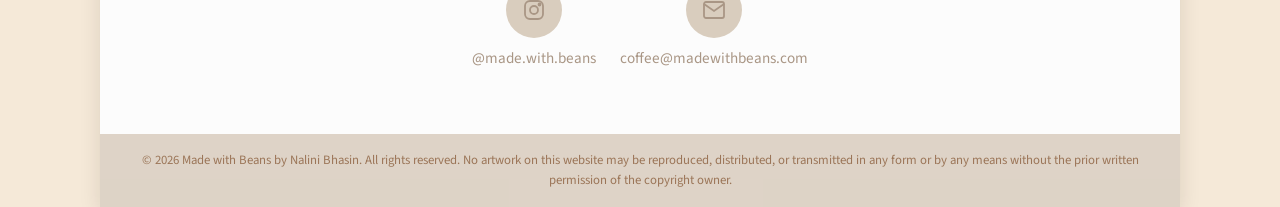
==== commit 6c09f6be: "final changes" ====
--- a/index.html
+++ b/index.html
@@ -103,7 +103,7 @@
 
     <!-- ===== FOOTER ===== -->
     <footer class="site-footer">
-      © 2024 Made with Beans by Nalini Bhasin.
+      © 2026 Made with Beans by Nalini Bhasin.
       All rights reserved. No artwork on this website may be reproduced, distributed, or transmitted in any form or by any means without the prior written permission of the copyright owner.
 
     </footer>
--- a/css/style.css
+++ b/css/style.css
@@ -796,6 +796,10 @@
   width: 100%;
   aspect-ratio: 5/7;
   object-fit: cover;
+
+  /* Fade animation */
+  opacity: 1;
+  transition: opacity 0.6s ease-in-out;
 }
 
 .commission-hero h1 {
